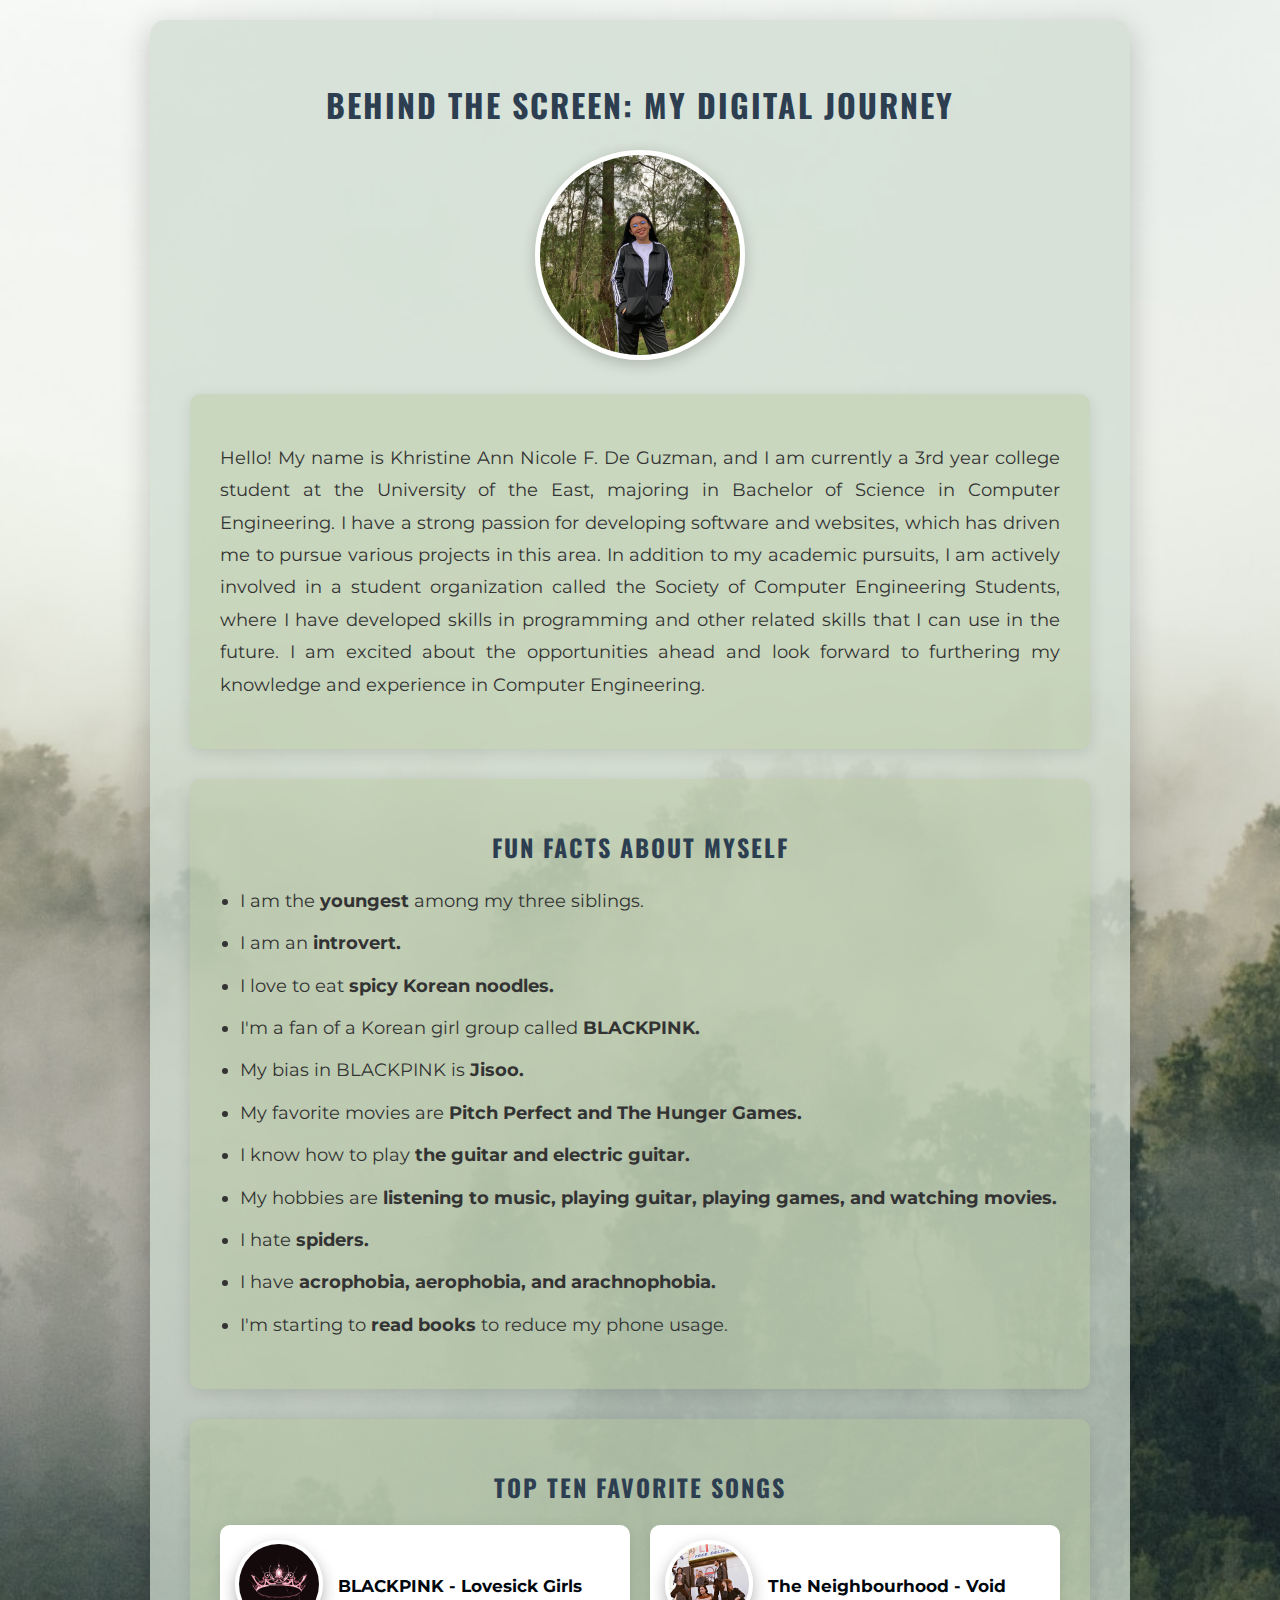
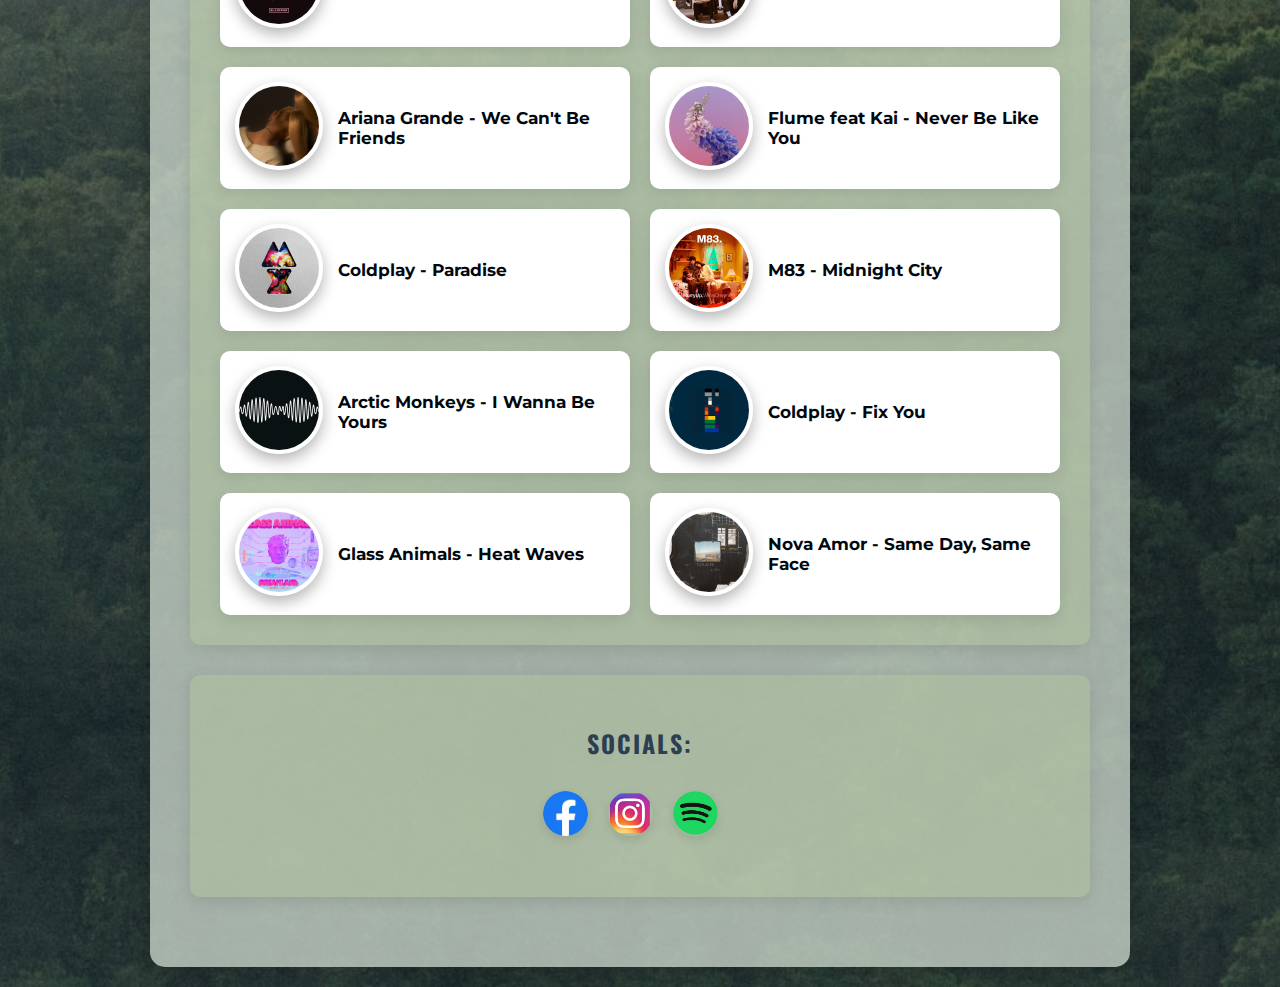
==== html site/index.html @ 3934d952 "1st" ====
<!DOCTYPE html>
<html lang="en">
<head>
    <meta charset="UTF-8"> <!-- Character encoding for the document -->
    <meta name="viewport" content="width=device-width, initial-scale=1.0"> <!-- Responsive design for mobile devices -->
    <title>Biography</title> <!-- Title of the page displayed in the browser tab -->
    <link rel="stylesheet" href="https://cdnjs.cloudflare.com/ajax/libs/font-awesome/6.0.0-beta3/css/all.min.css"> <!-- Font Awesome for icons -->
    <link href="https://fonts.googleapis.com/css2?family=Anton&family=Eczar:wght@400..800&family=Headland+One&family=Montserrat:ital,wght@0,100..900;1,100..900&family=Oswald:wght@200..700&family=Playfair:ital,opsz,wght@0,5..1200,300..900;1,5..1200,300..900&display=swap" rel="stylesheet"> <!-- Google Fonts for custom typography -->
    <style>
        /* General styles for the body */
        body {
            display: flex; /* Flexbox layout for centering content */
            justify-content: center; /* Center content horizontally */
            align-items: center; /* Center content vertically */
            background-image: url('/images/forest2.jpg'); /* Background image */
            background-size: cover; /* Cover the entire viewport */
            background-position: center; /* Center the image */
            background-repeat: no-repeat; /* No repeating of background image */
            margin: 0; /* Remove default margin */
            font-family: 'Montserrat', sans-serif; /* Default font for the body */
            color: #333; /* Default text color */
        }

        /* Container for main content */
        .main-container {
            background-color: rgba(208, 220, 208, 0.75); /* Semi-transparent background color */
            border-radius: 15px; /* Rounded corners */
            padding: 40px; /* Padding inside the container */
            max-width: 900px; /* Maximum width of the container */
            margin: 20px; /* Margin around the container */
            box-shadow: 0 8px 30px rgba(0, 0, 0, 0.2); /* Shadow effect */
            animation: fadeIn 1s ease-in-out; /* Fade-in animation */
        }

        /* Styles for headings */
        h1, h2 {
            font-family: 'Oswald', sans-serif; /* Custom font for headings */
            color: #2c3e50; /* Text color for headings */
            text-transform: uppercase; /* Uppercase text */
            letter-spacing: 2px; /* Spacing between letters */
        }

        /* Styles for circular image */
        .circle-image {
            height: 200px; /* Height of the image */
            width: 200px; /* Width of the image */
            border-radius: 50%; /* Circular shape */
            object-fit: cover; /* Crop the image to fit the container */
            border: 5px solid #fff; /* White border around the image */
            box-shadow: 0 4px 15px rgba(0, 0, 0, 0.2); /* Shadow effect */
            transition: transform 0.3s ease; /* Smooth transition for hover effect */
        }

        /* Hover effect for the circular image */
        .circle-image:hover {
            transform: scale(1.05); /* Slightly enlarge the image on hover */
        }

        /* Styles for section containers */
        .section-container {
            background-color: rgba(181, 201, 154, 0.4); /* Semi-transparent background color */
            border-radius: 10px; /* Rounded corners */
            padding: 30px; /* Padding inside the container */
            margin: 30px 0; /* Margin above and below the container */
            box-shadow: 0 4px 15px rgba(0, 0, 0, 0.1); /* Shadow effect */
        }

        /* Styles for text size */
        .size {
            font-size: 18px; /* Font size for text */
            line-height: 1.8; /* Line height for readability */
        }

        /* Styles for unordered lists */
        ul.size {
            padding-left: 20px; /* Indentation for list items */
        }

        ul.size li {
            margin-bottom: 10px; /* Space between list items */
        }

        /* Styles for justified text alignment */
        .justify-center {
            width: 100%; /* Full width */
            margin: 0 auto; /* Center align the text block */
            text-align: justify; /* Justify text */
            text-align-last: start; /* Align the last line to the start */
        }

        /* Grid layout for song items */
        .container {
            display: grid; /* Grid layout */
            grid-template-columns: 1fr 1fr; /* Two equal columns */
            gap: 20px; /* Space between grid items */
        }

        .column {
            display: grid; /* Grid layout for columns */
            gap: 20px; /* Space between items */
        }

        /* Styles for individual items */
        .item {
            display: flex; /* Flexbox layout */
            align-items: center; /* Center items vertically */
            background-color: #fff; /* White background */
            padding: 15px; /* Padding inside the item */
            border-radius: 10px; /* Rounded corners */
            box-shadow: 0 4px 15px rgba(0, 0, 0, 0.1); /* Shadow effect */
            transition: transform 0.3s ease, box-shadow 0.3s ease; /* Smooth transition for hover effects */
        }

        /* Hover effect for items */
        .item:hover {
            transform: scale(1.05); /* Slightly enlarge the item on hover */
            box-shadow: 0 6px 20px rgba(0, 0, 0, 0.2); /* Stronger shadow on hover */
        }

       /* Styles for play button images */
        .playButton {
            width: 80px; /* Width of the button */
            height: 80px; /* Height of the button to maintain a square aspect ratio */
            border-radius: 50%; /* Circular shape */
            object-fit: cover; /* Crop the image to fit the container */
            cursor: pointer; /* Pointer cursor on hover */
            margin-right: 15px; /* Space between button and text */
            border: 4px solid rgba(255, 255, 255, 0.8); /* Semi-transparent white border */
            box-shadow: 0 6px 15px rgba(0, 0, 0, 0.3); /* Enhanced shadow effect */
            transition: all 0.3s ease; /* Smooth transition for hover effects */
            background: radial-gradient(circle, rgba(255, 255, 255, 0.1), rgba(255, 255, 255, 0) 70%); /* Subtle gradient effect */
        }

        /* Hover effect for play button images */
        .playButton:hover {
            transform: scale(1.1); /* Slightly enlarge the image on hover */
            box-shadow: 0 8px 20px rgba(0, 0, 0, 0.4); /* Stronger shadow on hover */
            border-color: rgba(255, 255, 255, 1); /* Solid white border on hover */
            background: radial-gradient(circle, rgba(255, 255, 255, 0.2), rgba(255, 255, 255, 0) 70%); /* More pronounced gradient effect */
        }
        /* Styles for text in items */
        .text {
            font-size: 17px; /* Font size for text */
            text-align: left; /* Align text to the left */
            flex: 1; /* Flexbox to fill available space */
            color: #00070e; /* Text color */
        }

        /* Styles for social media buttons */
        .socials-container {
            display: flex; /* Flexbox layout */
            justify-content: center; /* Center align items horizontally */
            flex-wrap: wrap; /* Wrap items if necessary */
            gap: 20px; /* Space between items */
            margin-top: 30px; /* Margin above the container */
        }

        .socials-container .button img {
            width: 45px; /* Width of social media icons */
            height: 45px; /* Height of social media icons */
            transition: transform 0.3s ease; /* Smooth transition for hover effect */
            border-radius: 50%; /* Circular shape */
            box-shadow: 0 4px 10px rgba(0, 0, 0, 0.1); /* Shadow effect */
        }

        /* Hover effect for social media icons */
        .socials-container .button img:hover {
            transform: scale(1.2); /* Slightly enlarge the icon on hover */
        }

        /* Keyframes for fade-in animation */
        @keyframes fadeIn {
            from {
                opacity: 0; /* Start with opacity 0 */
                transform: translateY(-20px); /* Start slightly above */
            }
            to {
                opacity: 1; /* End with full opacity */
                transform: translateY(0); /* End at original position */
            }
        }
    </style>
</head>
<body>
    <div class="main-container">
        <center>
            <h1>Behind the Screen: My Digital Journey</h1> <!-- Main heading -->
            <img src="/images/me again.jpg" class="circle-image" alt="My Photo" title="so cute"> <!-- Profile image -->
        </center>

        <div class="section-container">
            <div class="justify-center">
                <p id="p1" class="size">
                    Hello! My name is Khristine Ann Nicole F. De Guzman, and I am currently a 3rd year college student at the University of the East,
                    majoring in Bachelor of Science in Computer Engineering. I have a strong passion for developing software and websites, which 
                    has driven me to pursue various projects in this area. In addition to my academic pursuits, I am actively involved in a student  
                    organization called the Society of Computer Engineering Students, where I have developed skills in programming and other related skills that I can 
                    use in the future. I am excited about the opportunities ahead and look forward to furthering my knowledge and experience in Computer Engineering.
                </p>
            </div>
        </div>

        <div class="section-container">
            <center>
                <h2>Fun Facts About Myself</h2> <!-- Section heading -->
            </center>
            <ul class="size">
                <!-- List of fun facts -->
                <li>I am the <strong>youngest</strong> among my three siblings.</li>
                <li>I am an <strong>introvert.</strong></li>
                <li>I love to eat <strong>spicy Korean noodles.</strong></li>
                <li>I'm a fan of a Korean girl group called <strong>BLACKPINK.</strong></li>
                <li>My bias in BLACKPINK is <strong>Jisoo.</strong></li>
                <li>My favorite movies are <strong>Pitch Perfect and The Hunger Games.</strong></li>
                <li>I know how to play <strong>the guitar and electric guitar.</strong></li>
                <li>My hobbies are <strong>listening to music, playing guitar, playing games, and watching movies.</strong></li>
                <li>I hate <strong>spiders.</strong></li>
                <li>I have <strong>acrophobia, aerophobia, and arachnophobia.</strong></li>
                <li>I'm starting to <strong>read books</strong> to reduce my phone usage.</li>
            </ul>
        </div>

        <div class="section-container">
            <center>
                <h2>Top Ten Favorite Songs</h2> <!-- Section heading -->
            </center>
            <div class="container">
                <div class="column">
                    <!-- List of favorite songs with links and images -->
                    <div class="item">
                        <a href="https://youtu.be/dyRsYk0LyA8?si=FkeVTns3Djf4Uj4a" class="button" title="Click the image">
                            <img class="playButton" src="/images/lovesick girls.jfif" alt="BLACKPINK - Lovesick Girls">
                        </a>
                        <p class="text"><strong>BLACKPINK - Lovesick Girls</strong></p>
                    </div>
                    <div class="item">
                        <a href="https://youtu.be/KNtJGQkC-WI?si=9KeRDptTZYSAr39r" class="button" title="Click the image">
                            <img class="playButton" src="/images/we cant be friends.jfif" alt="Ariana Grande - We Can't Be Friends">
                        </a>
                        <p class="text"><strong>Ariana Grande - We Can't Be Friends</strong></p>
                    </div>
                    <div class="item">
                        <a href="https://youtu.be/1G4isv_Fylg?si=i5DEYRiq6AjePLD2" class="button" title="Click the image">
                            <img class="playButton" src="/images/paradise.jfif" alt="Coldplay - Paradise">
                        </a>
                        <p class="text"><strong>Coldplay - Paradise</strong></p>
                    </div>
                    <div class="item">
                        <a href="https://youtu.be/nyuo9-OjNNg?si=h8f2tadHwma1LgUd" class="button" title="Click the image">
                            <img class="playButton" src="/images/iwby.jfif" alt="Arctic Monkeys - I Wanna Be Yours">
                        </a>
                        <p class="text"><strong>Arctic Monkeys - I Wanna Be Yours</strong></p>
                    </div>
                    <div class="item">
                        <a href="https://youtu.be/mRD0-GxqHVo?si=ljluUmWOCuQTzFej" class="button" title="Click the image">
                            <img class="playButton" src="/images/heat waves.jfif" alt="Glass Animals - Heat Waves">
                        </a>
                        <p class="text"><strong>Glass Animals - Heat Waves</strong></p>
                    </div>
                </div>
                
                <div class="column">
                    <!-- Continuation of the list of favorite songs -->
                    <div class="item">
                        <a href="https://youtu.be/agdObcVqqMU?si=edaJ4HWxiCZ1FqUi" class="button" title="Click the image">
                            <img class="playButton" src="/images/void.jfif" alt="The Neighbourhood - Void">
                        </a>
                        <p class="text"><strong>The Neighbourhood - Void</strong></p>
                    </div>
                    <div class="item">
                        <a href="https://youtu.be/Ly7uj0JwgKg?si=FfVz0w5lbWAhgZRU" class="button" title="Click the image">
                            <img class="playButton" src="/images/never be like yo.jfif" alt="Flume feat Kai - Never Be Like You">
                        </a>
                        <p class="text"><strong>Flume feat Kai - Never Be Like You</strong></p>
                    </div>
                    <div class="item">
                        <a href="https://youtu.be/dX3k_QDnzHE?si=Y-CjiTrNg-SC_PJ_" class="button" title="Click the image">
                            <img class="playButton" src="/images/midnight city.jfif" alt="M83 - Midnight City">
                        </a>
                        <p class="text"><strong>M83 - Midnight City</strong></p>
                    </div>
                    <div class="item">
                        <a href="https://youtu.be/k4V3Mo61fJM?si=1-l8E3bDC9uke3KX" class="button" title="Click the image">
                            <img class="playButton" src="/images/fix you.jfif" alt="Coldplay - Fix You">
                        </a>
                        <p class="text"><strong>Coldplay - Fix You</strong></p>
                    </div>
                    <div class="item">
                        <a href="https://youtu.be/gJB8086wxj4?si=T2BcfjELr_qhOo3C" class="button" title="Click the image">
                            <img class="playButton" src="/images/sdsf.jfif" alt="Nova Amor - Same Day, Same Face">
                        </a>
                        <p class="text"><strong>Nova Amor - Same Day, Same Face</strong></p>
                    </div>
                </div>
            </div>
        </div>

        <div class="section-container">
            <center>
                <h2>Socials:</h2> <!-- Section heading -->
                <div class="socials-container">
                    <!-- Social media icons with links -->
                    <a href="https://www.facebook.com/khrstn.dgzmn24" class="button" title="Facebook">
                        <img src="/images/fb.png" alt="Facebook">
                    </a>
                    <a href="https://www.instagram.com/aymkeydi/?hl=en" class="button" title="Instagram">
                        <img src="/images/insta.png" alt="Instagram">
                    </a>
                    <a href="https://open.spotify.com/user/uxahogxzsr3gxp31v0a410ooy?si=de86f78c50b0498d" class="button" title="Spotify">
                        <img src="/images/spotify.png" alt="Spotify">
                    </a><br><br><br><br>
                </div>
            </center>
        </div>
    </div>
</body>
</html>
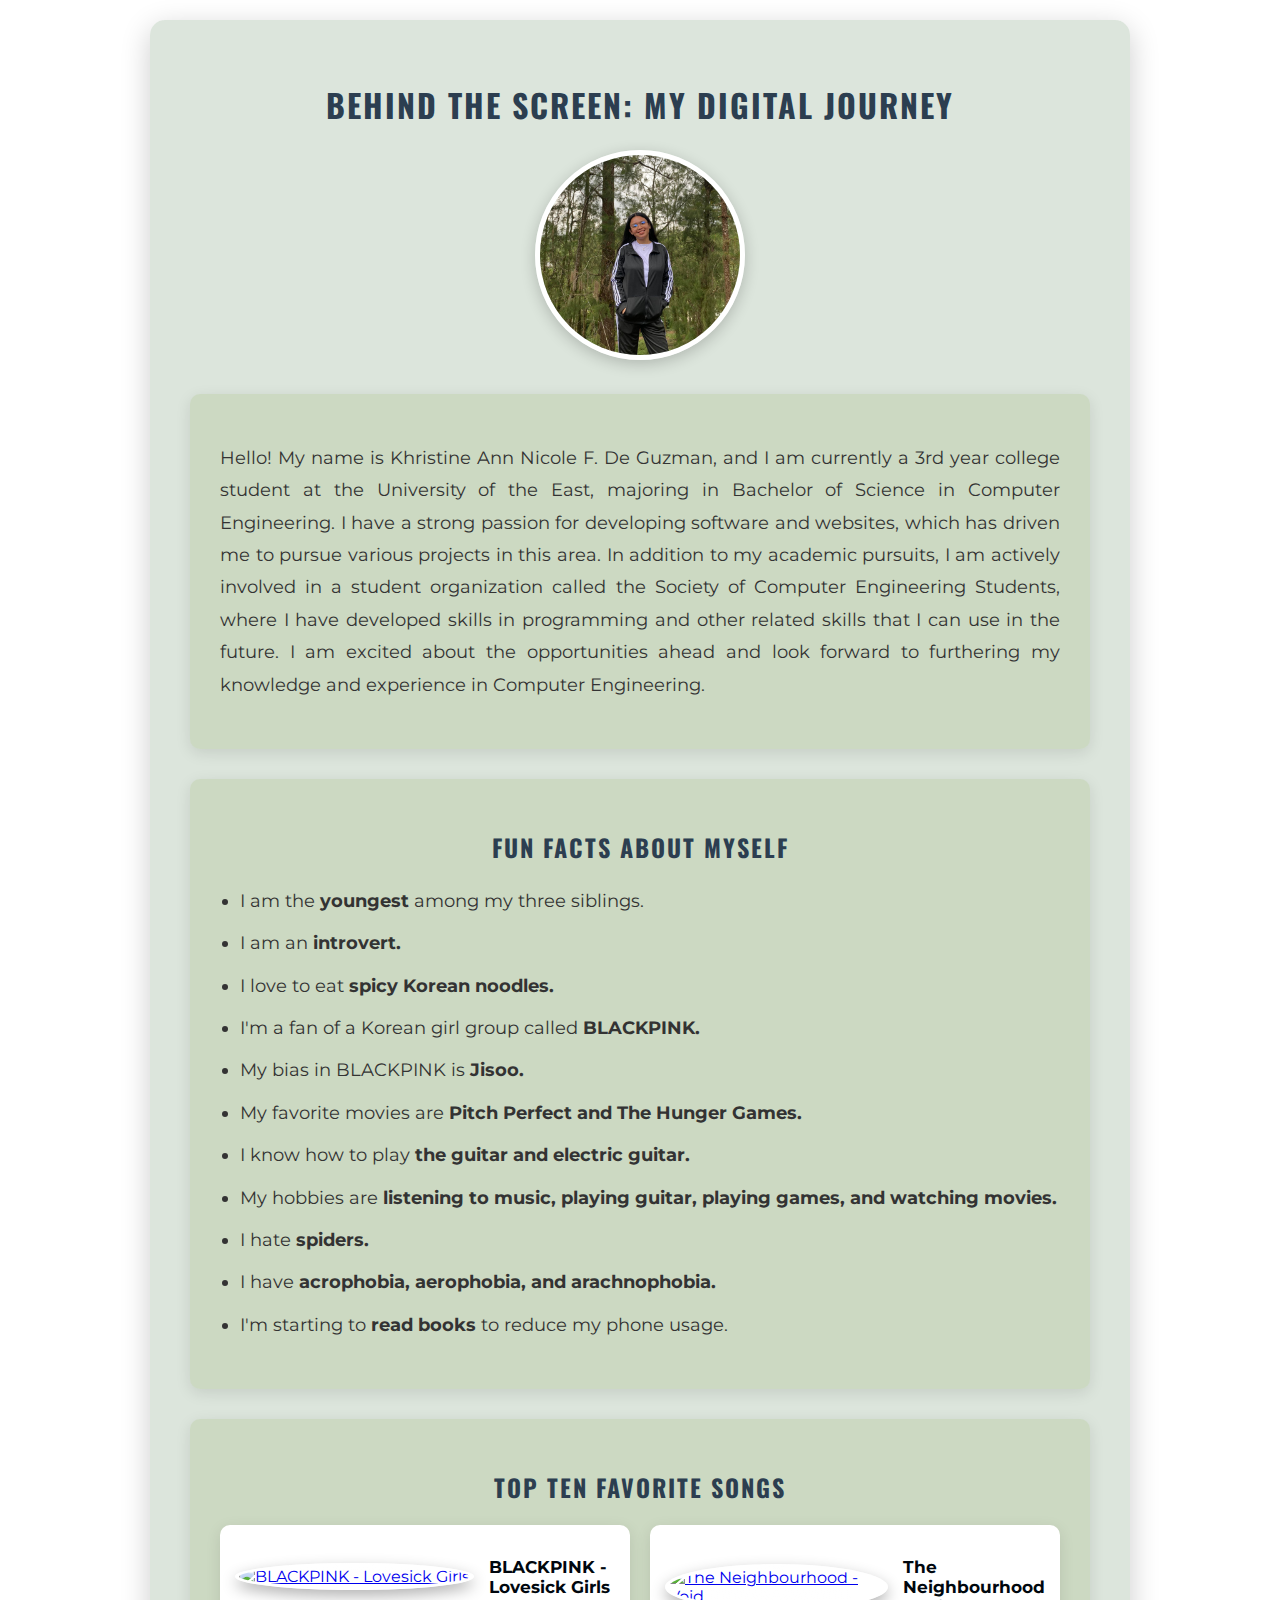
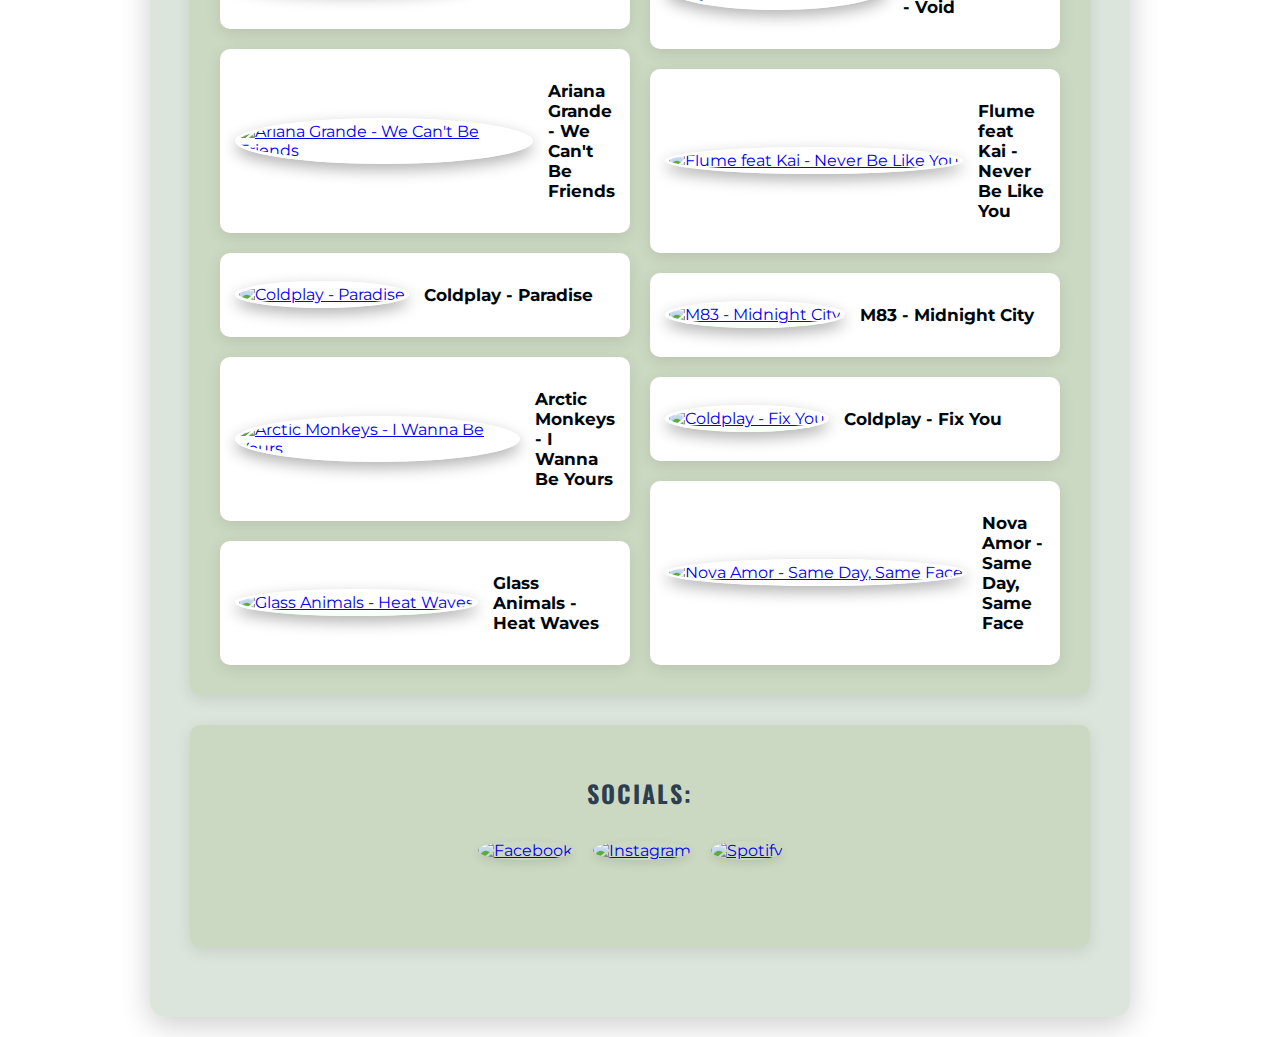
==== commit 4fe5420c: "# Please enter the commit message for your changes. Lines starting" ====
--- a/html site/index.html
+++ b/html site/index.html
@@ -12,7 +12,7 @@
             display: flex; /* Flexbox layout for centering content */
             justify-content: center; /* Center content horizontally */
             align-items: center; /* Center content vertically */
-            background-image: url('/images/forest2.jpg'); /* Background image */
+            background-image: url('html site/images/forest2.jpg'); /* Background image */
             background-size: cover; /* Cover the entire viewport */
             background-position: center; /* Center the image */
             background-repeat: no-repeat; /* No repeating of background image */
@@ -229,31 +229,31 @@
                     <!-- List of favorite songs with links and images -->
                     <div class="item">
                         <a href="https://youtu.be/dyRsYk0LyA8?si=FkeVTns3Djf4Uj4a" class="button" title="Click the image">
-                            <img class="playButton" src="/images/lovesick girls.jfif" alt="BLACKPINK - Lovesick Girls">
+                            <img class="playButton" src="html site/images/lovesick girls.jfif" alt="BLACKPINK - Lovesick Girls">
                         </a>
                         <p class="text"><strong>BLACKPINK - Lovesick Girls</strong></p>
                     </div>
                     <div class="item">
                         <a href="https://youtu.be/KNtJGQkC-WI?si=9KeRDptTZYSAr39r" class="button" title="Click the image">
-                            <img class="playButton" src="/images/we cant be friends.jfif" alt="Ariana Grande - We Can't Be Friends">
+                            <img class="playButton" src="html site/images/we cant be friends.jfif" alt="Ariana Grande - We Can't Be Friends">
                         </a>
                         <p class="text"><strong>Ariana Grande - We Can't Be Friends</strong></p>
                     </div>
                     <div class="item">
                         <a href="https://youtu.be/1G4isv_Fylg?si=i5DEYRiq6AjePLD2" class="button" title="Click the image">
-                            <img class="playButton" src="/images/paradise.jfif" alt="Coldplay - Paradise">
+                            <img class="playButton" src="html site/images/paradise.jfif" alt="Coldplay - Paradise">
                         </a>
                         <p class="text"><strong>Coldplay - Paradise</strong></p>
                     </div>
                     <div class="item">
                         <a href="https://youtu.be/nyuo9-OjNNg?si=h8f2tadHwma1LgUd" class="button" title="Click the image">
-                            <img class="playButton" src="/images/iwby.jfif" alt="Arctic Monkeys - I Wanna Be Yours">
+                            <img class="playButton" src="html site/images/iwby.jfif" alt="Arctic Monkeys - I Wanna Be Yours">
                         </a>
                         <p class="text"><strong>Arctic Monkeys - I Wanna Be Yours</strong></p>
                     </div>
                     <div class="item">
                         <a href="https://youtu.be/mRD0-GxqHVo?si=ljluUmWOCuQTzFej" class="button" title="Click the image">
-                            <img class="playButton" src="/images/heat waves.jfif" alt="Glass Animals - Heat Waves">
+                            <img class="playButton" src="html site/images/heat waves.jfif" alt="Glass Animals - Heat Waves">
                         </a>
                         <p class="text"><strong>Glass Animals - Heat Waves</strong></p>
                     </div>
@@ -263,31 +263,31 @@
                     <!-- Continuation of the list of favorite songs -->
                     <div class="item">
                         <a href="https://youtu.be/agdObcVqqMU?si=edaJ4HWxiCZ1FqUi" class="button" title="Click the image">
-                            <img class="playButton" src="/images/void.jfif" alt="The Neighbourhood - Void">
+                            <img class="playButton" src="html site/images/void.jfif" alt="The Neighbourhood - Void">
                         </a>
                         <p class="text"><strong>The Neighbourhood - Void</strong></p>
                     </div>
                     <div class="item">
                         <a href="https://youtu.be/Ly7uj0JwgKg?si=FfVz0w5lbWAhgZRU" class="button" title="Click the image">
-                            <img class="playButton" src="/images/never be like yo.jfif" alt="Flume feat Kai - Never Be Like You">
+                            <img class="playButton" src="html site/images/never be like yo.jfif" alt="Flume feat Kai - Never Be Like You">
                         </a>
                         <p class="text"><strong>Flume feat Kai - Never Be Like You</strong></p>
                     </div>
                     <div class="item">
                         <a href="https://youtu.be/dX3k_QDnzHE?si=Y-CjiTrNg-SC_PJ_" class="button" title="Click the image">
-                            <img class="playButton" src="/images/midnight city.jfif" alt="M83 - Midnight City">
+                            <img class="playButton" src="html site/images/midnight city.jfif" alt="M83 - Midnight City">
                         </a>
                         <p class="text"><strong>M83 - Midnight City</strong></p>
                     </div>
                     <div class="item">
                         <a href="https://youtu.be/k4V3Mo61fJM?si=1-l8E3bDC9uke3KX" class="button" title="Click the image">
-                            <img class="playButton" src="/images/fix you.jfif" alt="Coldplay - Fix You">
+                            <img class="playButton" src="html site/images/fix you.jfif" alt="Coldplay - Fix You">
                         </a>
                         <p class="text"><strong>Coldplay - Fix You</strong></p>
                     </div>
                     <div class="item">
                         <a href="https://youtu.be/gJB8086wxj4?si=T2BcfjELr_qhOo3C" class="button" title="Click the image">
-                            <img class="playButton" src="/images/sdsf.jfif" alt="Nova Amor - Same Day, Same Face">
+                            <img class="playButton" src="html site/images/sdsf.jfif" alt="Nova Amor - Same Day, Same Face">
                         </a>
                         <p class="text"><strong>Nova Amor - Same Day, Same Face</strong></p>
                     </div>
@@ -301,13 +301,13 @@
                 <div class="socials-container">
                     <!-- Social media icons with links -->
                     <a href="https://www.facebook.com/khrstn.dgzmn24" class="button" title="Facebook">
-                        <img src="/images/fb.png" alt="Facebook">
+                        <img src="html site/images/fb.png" alt="Facebook">
                     </a>
                     <a href="https://www.instagram.com/aymkeydi/?hl=en" class="button" title="Instagram">
-                        <img src="/images/insta.png" alt="Instagram">
+                        <img src="html site/images/insta.png" alt="Instagram">
                     </a>
                     <a href="https://open.spotify.com/user/uxahogxzsr3gxp31v0a410ooy?si=de86f78c50b0498d" class="button" title="Spotify">
-                        <img src="/images/spotify.png" alt="Spotify">
+                        <img src="html site/images/spotify.png" alt="Spotify">
                     </a><br><br><br><br>
                 </div>
             </center>
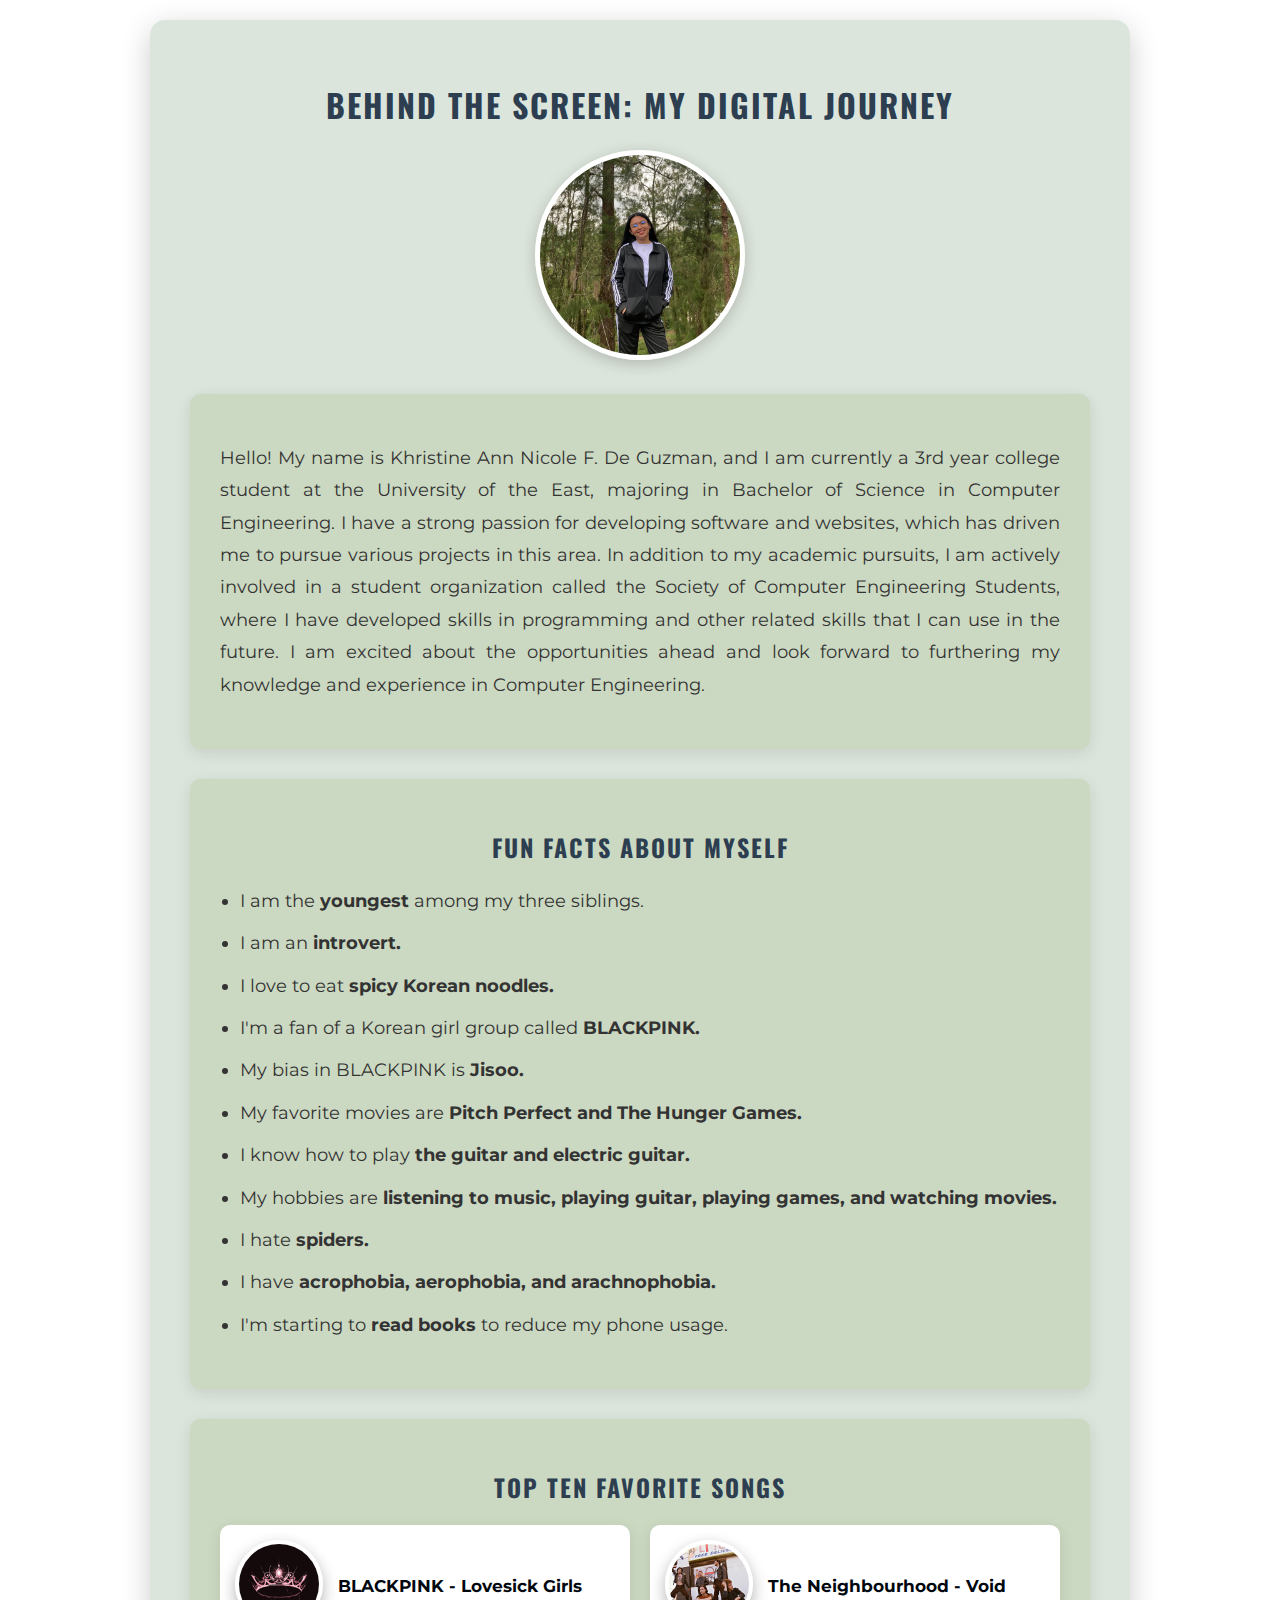
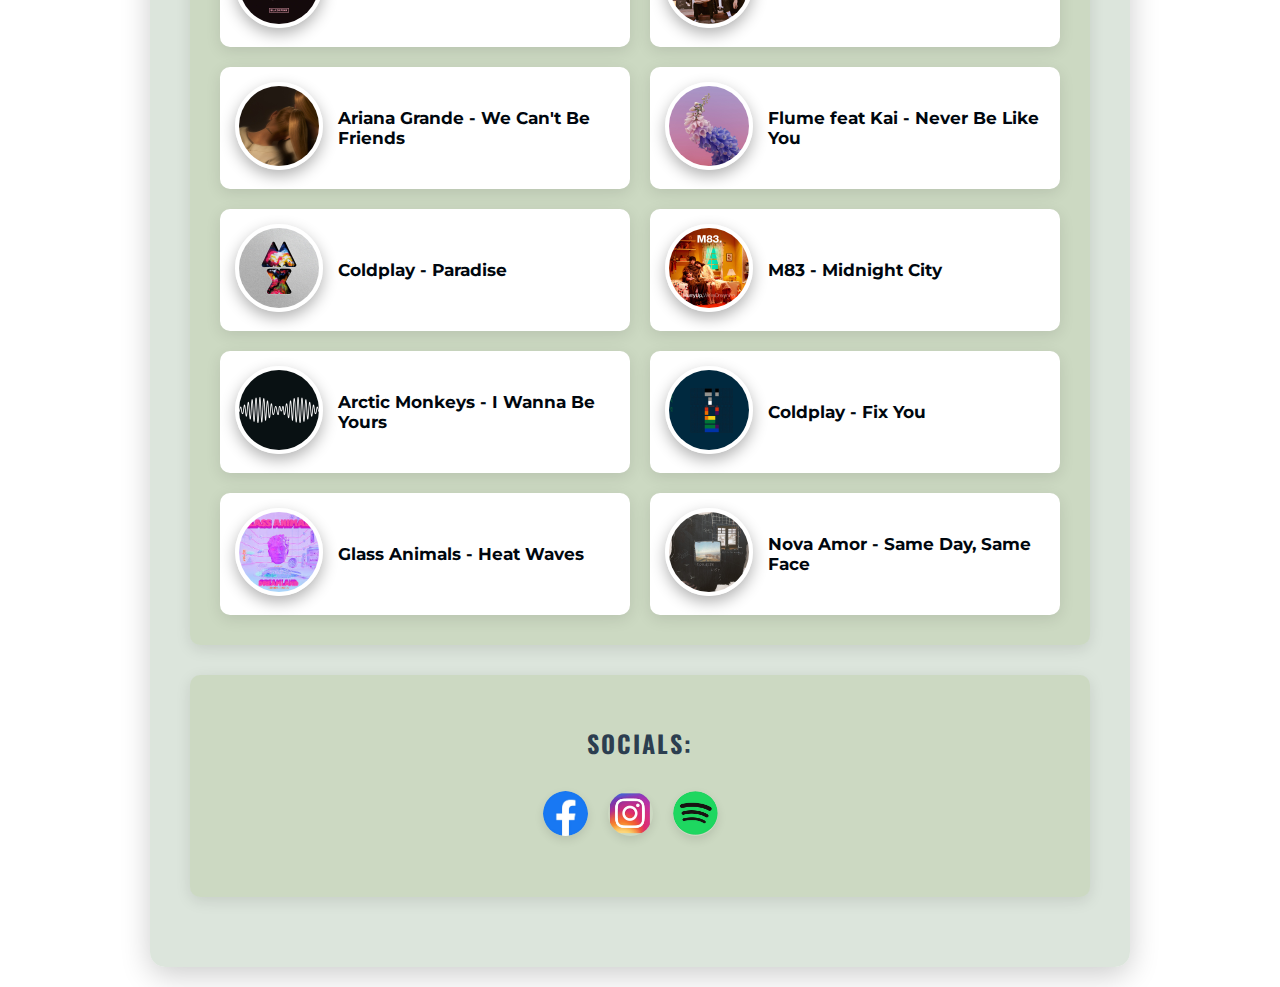
==== commit d497f953: "add images" ====
--- a/html site/index.html
+++ b/html site/index.html
@@ -12,7 +12,7 @@
             display: flex; /* Flexbox layout for centering content */
             justify-content: center; /* Center content horizontally */
             align-items: center; /* Center content vertically */
-            background-image: url('html site/images/forest2.jpg'); /* Background image */
+            background-image: url('//html site/images/forest2.jpg'); /* Background image */
             background-size: cover; /* Cover the entire viewport */
             background-position: center; /* Center the image */
             background-repeat: no-repeat; /* No repeating of background image */
@@ -229,31 +229,31 @@
                     <!-- List of favorite songs with links and images -->
                     <div class="item">
                         <a href="https://youtu.be/dyRsYk0LyA8?si=FkeVTns3Djf4Uj4a" class="button" title="Click the image">
-                            <img class="playButton" src="html site/images/lovesick girls.jfif" alt="BLACKPINK - Lovesick Girls">
+                            <img class="playButton" src="/html site/images/lovesick girls.jfif" alt="BLACKPINK - Lovesick Girls">
                         </a>
                         <p class="text"><strong>BLACKPINK - Lovesick Girls</strong></p>
                     </div>
                     <div class="item">
                         <a href="https://youtu.be/KNtJGQkC-WI?si=9KeRDptTZYSAr39r" class="button" title="Click the image">
-                            <img class="playButton" src="html site/images/we cant be friends.jfif" alt="Ariana Grande - We Can't Be Friends">
+                            <img class="playButton" src="/html site/images/we cant be friends.jfif" alt="Ariana Grande - We Can't Be Friends">
                         </a>
                         <p class="text"><strong>Ariana Grande - We Can't Be Friends</strong></p>
                     </div>
                     <div class="item">
                         <a href="https://youtu.be/1G4isv_Fylg?si=i5DEYRiq6AjePLD2" class="button" title="Click the image">
-                            <img class="playButton" src="html site/images/paradise.jfif" alt="Coldplay - Paradise">
+                            <img class="playButton" src="/html site/images/paradise.jfif" alt="Coldplay - Paradise">
                         </a>
                         <p class="text"><strong>Coldplay - Paradise</strong></p>
                     </div>
                     <div class="item">
                         <a href="https://youtu.be/nyuo9-OjNNg?si=h8f2tadHwma1LgUd" class="button" title="Click the image">
-                            <img class="playButton" src="html site/images/iwby.jfif" alt="Arctic Monkeys - I Wanna Be Yours">
+                            <img class="playButton" src="/html site/images/iwby.jfif" alt="Arctic Monkeys - I Wanna Be Yours">
                         </a>
                         <p class="text"><strong>Arctic Monkeys - I Wanna Be Yours</strong></p>
                     </div>
                     <div class="item">
                         <a href="https://youtu.be/mRD0-GxqHVo?si=ljluUmWOCuQTzFej" class="button" title="Click the image">
-                            <img class="playButton" src="html site/images/heat waves.jfif" alt="Glass Animals - Heat Waves">
+                            <img class="playButton" src="/html site/images/heat waves.jfif" alt="Glass Animals - Heat Waves">
                         </a>
                         <p class="text"><strong>Glass Animals - Heat Waves</strong></p>
                     </div>
@@ -263,31 +263,31 @@
                     <!-- Continuation of the list of favorite songs -->
                     <div class="item">
                         <a href="https://youtu.be/agdObcVqqMU?si=edaJ4HWxiCZ1FqUi" class="button" title="Click the image">
-                            <img class="playButton" src="html site/images/void.jfif" alt="The Neighbourhood - Void">
+                            <img class="playButton" src="/html site/images/void.jfif" alt="The Neighbourhood - Void">
                         </a>
                         <p class="text"><strong>The Neighbourhood - Void</strong></p>
                     </div>
                     <div class="item">
                         <a href="https://youtu.be/Ly7uj0JwgKg?si=FfVz0w5lbWAhgZRU" class="button" title="Click the image">
-                            <img class="playButton" src="html site/images/never be like yo.jfif" alt="Flume feat Kai - Never Be Like You">
+                            <img class="playButton" src="/html site/images/never be like yo.jfif" alt="Flume feat Kai - Never Be Like You">
                         </a>
                         <p class="text"><strong>Flume feat Kai - Never Be Like You</strong></p>
                     </div>
                     <div class="item">
                         <a href="https://youtu.be/dX3k_QDnzHE?si=Y-CjiTrNg-SC_PJ_" class="button" title="Click the image">
-                            <img class="playButton" src="html site/images/midnight city.jfif" alt="M83 - Midnight City">
+                            <img class="playButton" src="/html site/images/midnight city.jfif" alt="M83 - Midnight City">
                         </a>
                         <p class="text"><strong>M83 - Midnight City</strong></p>
                     </div>
                     <div class="item">
                         <a href="https://youtu.be/k4V3Mo61fJM?si=1-l8E3bDC9uke3KX" class="button" title="Click the image">
-                            <img class="playButton" src="html site/images/fix you.jfif" alt="Coldplay - Fix You">
+                            <img class="playButton" src="/html site/images/fix you.jfif" alt="Coldplay - Fix You">
                         </a>
                         <p class="text"><strong>Coldplay - Fix You</strong></p>
                     </div>
                     <div class="item">
                         <a href="https://youtu.be/gJB8086wxj4?si=T2BcfjELr_qhOo3C" class="button" title="Click the image">
-                            <img class="playButton" src="html site/images/sdsf.jfif" alt="Nova Amor - Same Day, Same Face">
+                            <img class="playButton" src="/html site/images/sdsf.jfif" alt="Nova Amor - Same Day, Same Face">
                         </a>
                         <p class="text"><strong>Nova Amor - Same Day, Same Face</strong></p>
                     </div>
@@ -301,13 +301,13 @@
                 <div class="socials-container">
                     <!-- Social media icons with links -->
                     <a href="https://www.facebook.com/khrstn.dgzmn24" class="button" title="Facebook">
-                        <img src="html site/images/fb.png" alt="Facebook">
+                        <img src="/html site/images/fb.png" alt="Facebook">
                     </a>
                     <a href="https://www.instagram.com/aymkeydi/?hl=en" class="button" title="Instagram">
-                        <img src="html site/images/insta.png" alt="Instagram">
+                        <img src="/html site/images/insta.png" alt="Instagram">
                     </a>
                     <a href="https://open.spotify.com/user/uxahogxzsr3gxp31v0a410ooy?si=de86f78c50b0498d" class="button" title="Spotify">
-                        <img src="html site/images/spotify.png" alt="Spotify">
+                        <img src="/html site/images/spotify.png" alt="Spotify">
                     </a><br><br><br><br>
                 </div>
             </center>
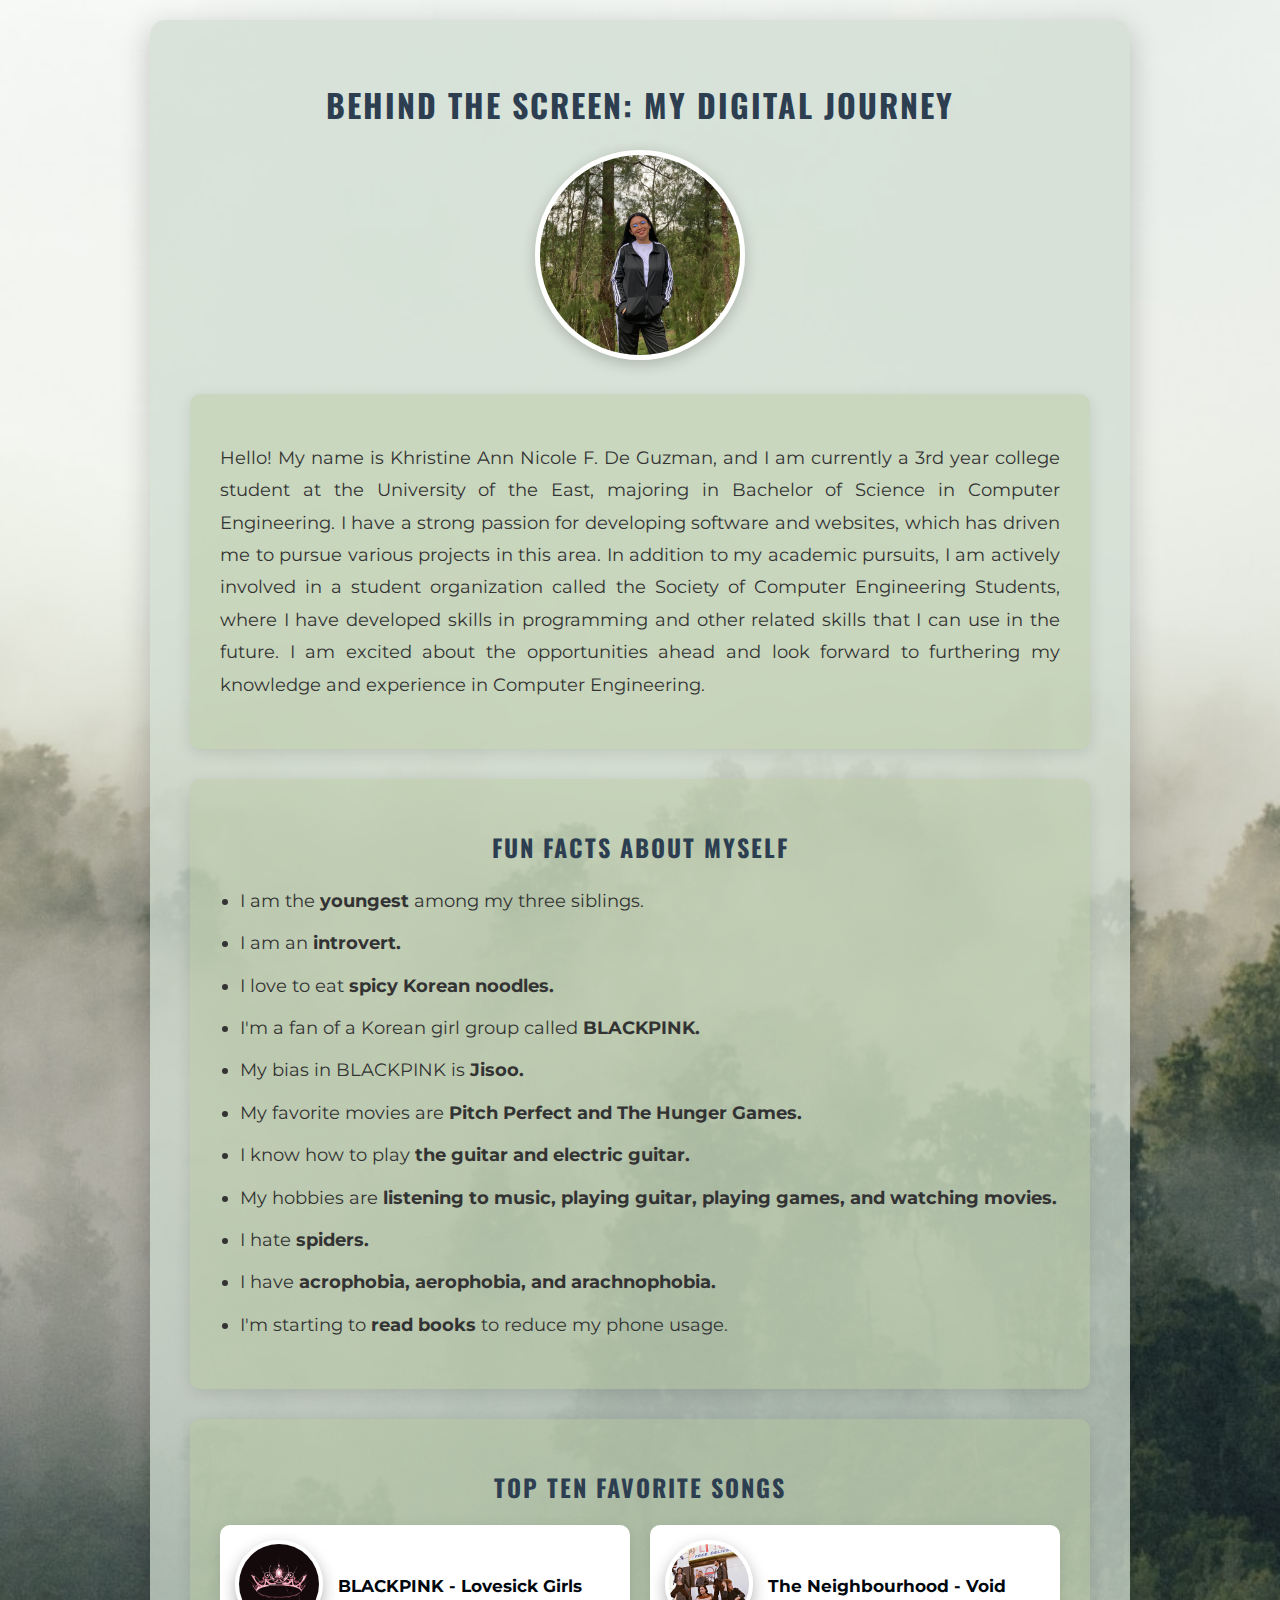
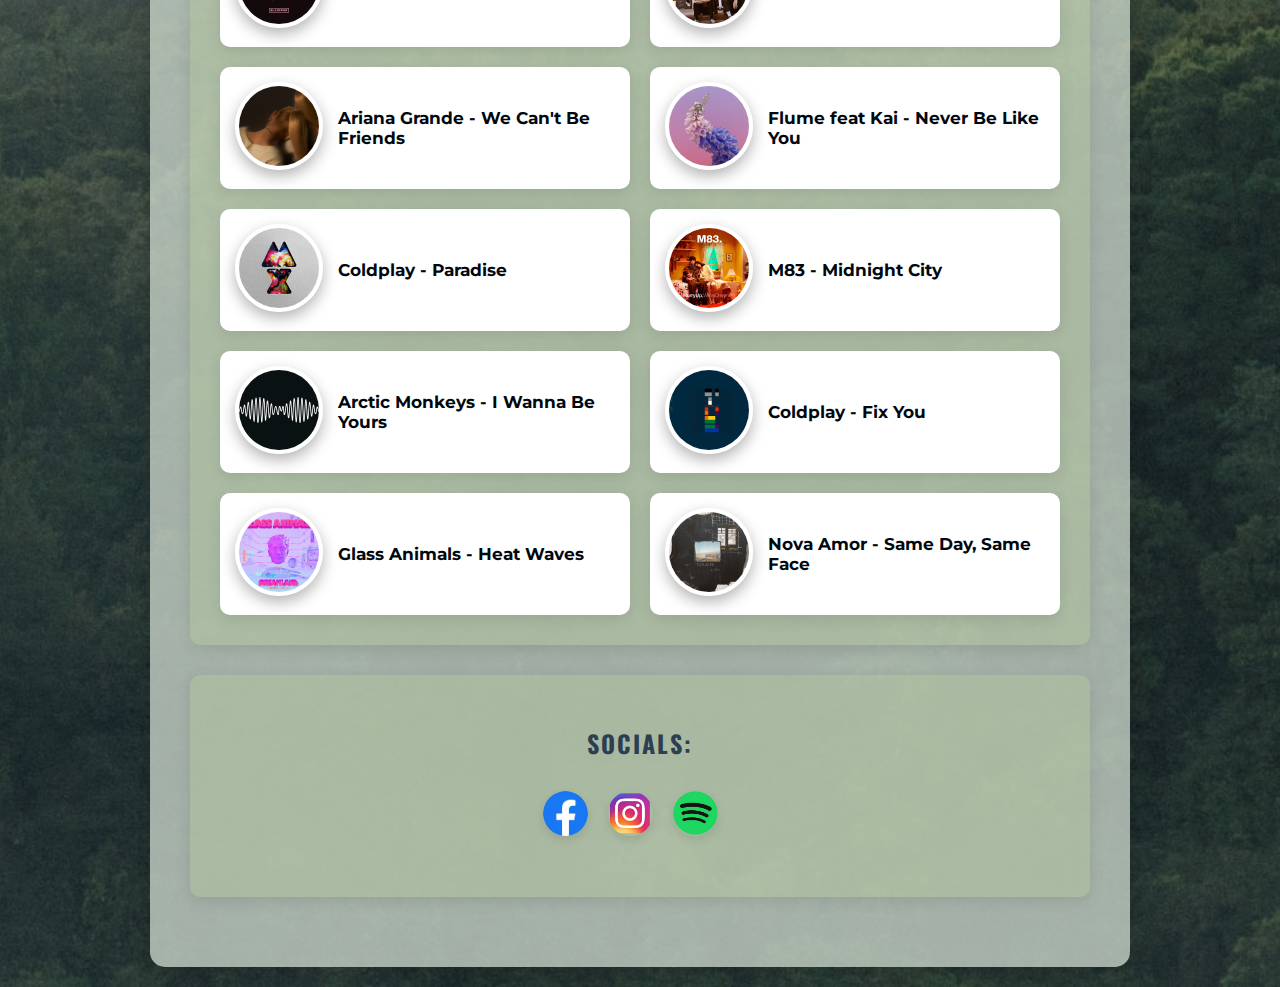
==== commit ae3d14e8: "4th" ====
--- a/html site/index.html
+++ b/html site/index.html
@@ -12,7 +12,7 @@
             display: flex; /* Flexbox layout for centering content */
             justify-content: center; /* Center content horizontally */
             align-items: center; /* Center content vertically */
-            background-image: url('//html site/images/forest2.jpg'); /* Background image */
+            background-image: url('/html site/images/forest2.jpg'); /* Background image */
             background-size: cover; /* Cover the entire viewport */
             background-position: center; /* Center the image */
             background-repeat: no-repeat; /* No repeating of background image */
@@ -185,7 +185,7 @@
     <div class="main-container">
         <center>
             <h1>Behind the Screen: My Digital Journey</h1> <!-- Main heading -->
-            <img src="/images/me again.jpg" class="circle-image" alt="My Photo" title="so cute"> <!-- Profile image -->
+            <img src="/html site/images/me again.jpg" class="circle-image" alt="My Photo" title="so cute"> <!-- Profile image -->
         </center>
 
         <div class="section-container">
